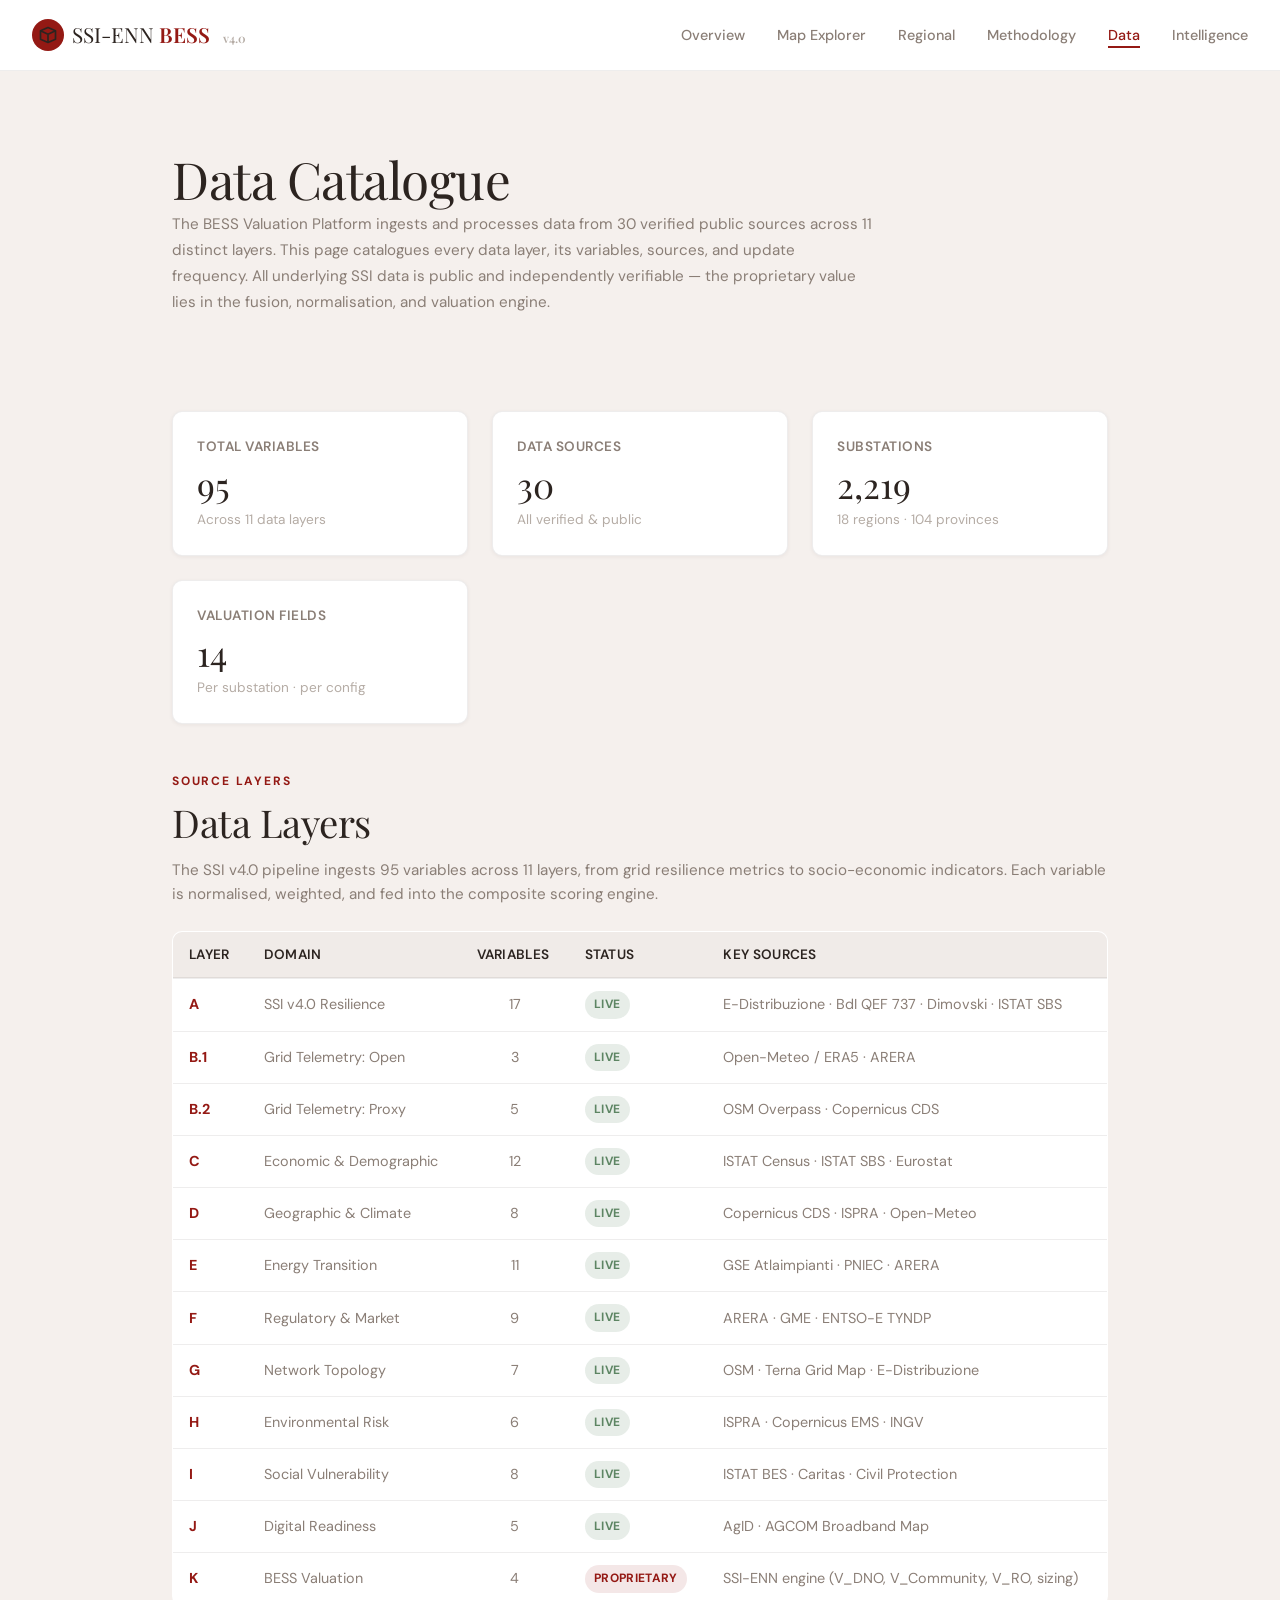
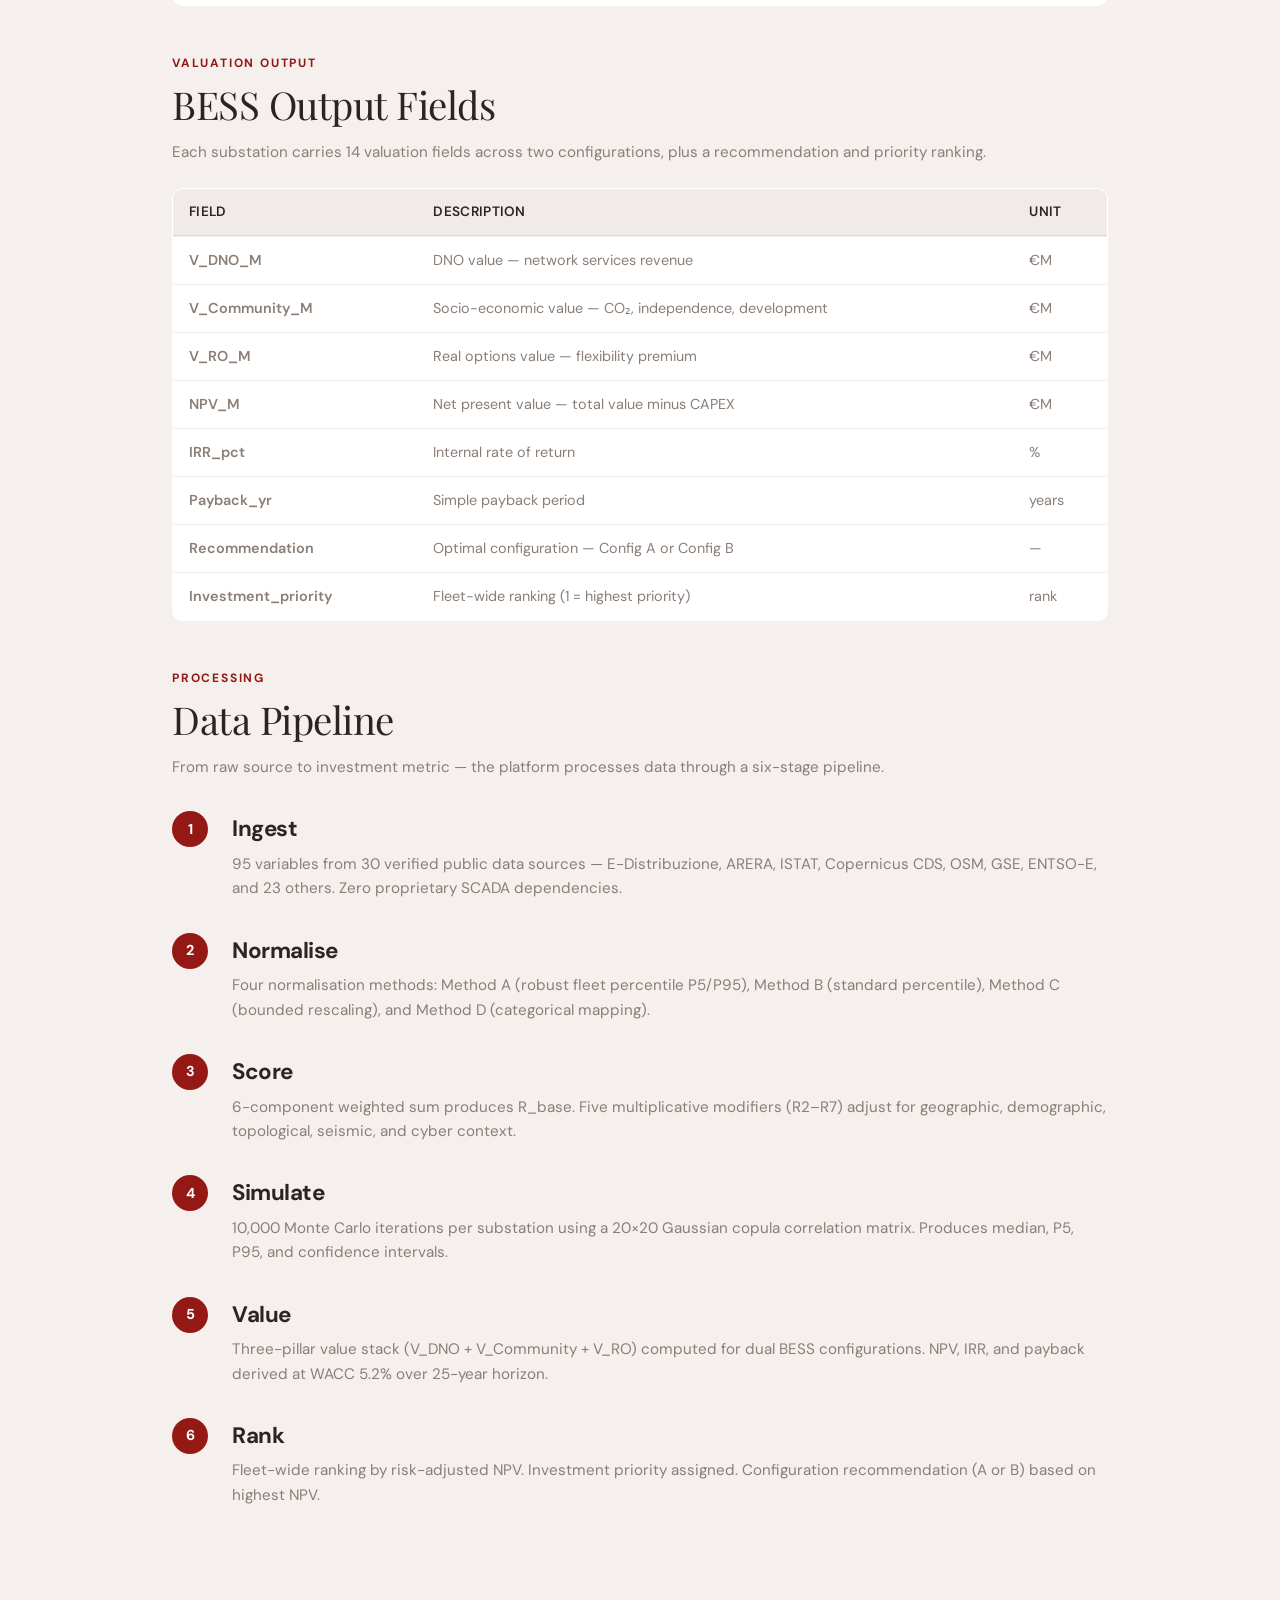
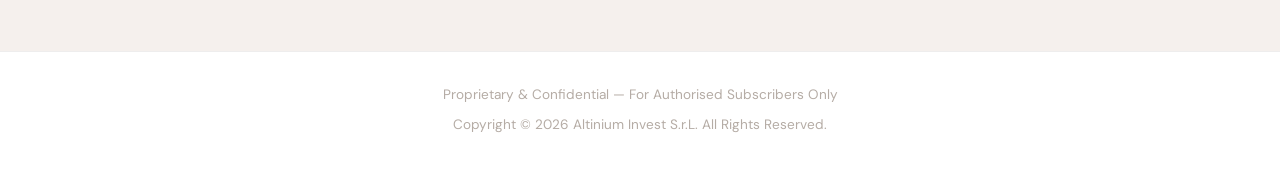
==== data.html @ d99ae35b "Initial BESS private site: 6 pages with Ikenga design system" ====
<!DOCTYPE html>
<html lang="en">
<head>
  <meta charset="UTF-8">
  <meta name="viewport" content="width=device-width, initial-scale=1.0">
  <title>SSI-ENN BESS — Data Catalogue</title>
  <link href="https://fonts.googleapis.com/css2?family=DM+Sans:wght@400;500;600;700&family=Playfair+Display:ital,wght@0,400;0,600;0,700;1,400&display=swap" rel="stylesheet">
  <link rel="stylesheet" href="style.css">
</head>
<body>
  <nav class="topnav"></nav>

  <div class="container container-narrow">
    <div class="hero-left">
      <h1>Data Catalogue</h1>
      <p class="hero-intro">
        The BESS Valuation Platform ingests and processes data from 30 verified public sources across 11 distinct layers. This page catalogues every data layer, its variables, sources, and update frequency. All underlying SSI data is public and independently verifiable — the proprietary value lies in the fusion, normalisation, and valuation engine.
      </p>
    </div>

    <!-- KPI Cards -->
    <div class="kpi-grid">
      <div class="kpi-card">
        <div class="kpi-label">Total Variables</div>
        <div class="kpi-value">95</div>
        <div class="kpi-unit">Across 11 data layers</div>
      </div>
      <div class="kpi-card">
        <div class="kpi-label">Data Sources</div>
        <div class="kpi-value">30</div>
        <div class="kpi-unit">All verified &amp; public</div>
      </div>
      <div class="kpi-card">
        <div class="kpi-label">Substations</div>
        <div class="kpi-value">2,219</div>
        <div class="kpi-unit">18 regions · 104 provinces</div>
      </div>
      <div class="kpi-card">
        <div class="kpi-label">Valuation Fields</div>
        <div class="kpi-value">14</div>
        <div class="kpi-unit">Per substation · per config</div>
      </div>
    </div>

    <!-- Data Layers -->
    <div class="methodology-section">
      <div class="section-label">Source Layers</div>
      <h2>Data Layers</h2>
      <p>The SSI v4.0 pipeline ingests 95 variables across 11 layers, from grid resilience metrics to socio-economic indicators. Each variable is normalised, weighted, and fed into the composite scoring engine.</p>

      <div class="table-wrapper">
        <table class="layer-table">
          <thead>
            <tr><th>Layer</th><th>Domain</th><th>Variables</th><th>Status</th><th>Key Sources</th></tr>
          </thead>
          <tbody>
            <tr><td>A</td><td>SSI v4.0 Resilience</td><td style="text-align:center;">17</td><td><span class="status-badge status-live">LIVE</span></td><td>E-Distribuzione · BdI QEF 737 · Dimovski · ISTAT SBS</td></tr>
            <tr><td>B.1</td><td>Grid Telemetry: Open</td><td style="text-align:center;">3</td><td><span class="status-badge status-live">LIVE</span></td><td>Open-Meteo / ERA5 · ARERA</td></tr>
            <tr><td>B.2</td><td>Grid Telemetry: Proxy</td><td style="text-align:center;">5</td><td><span class="status-badge status-live">LIVE</span></td><td>OSM Overpass · Copernicus CDS</td></tr>
            <tr><td>C</td><td>Economic &amp; Demographic</td><td style="text-align:center;">12</td><td><span class="status-badge status-live">LIVE</span></td><td>ISTAT Census · ISTAT SBS · Eurostat</td></tr>
            <tr><td>D</td><td>Geographic &amp; Climate</td><td style="text-align:center;">8</td><td><span class="status-badge status-live">LIVE</span></td><td>Copernicus CDS · ISPRA · Open-Meteo</td></tr>
            <tr><td>E</td><td>Energy Transition</td><td style="text-align:center;">11</td><td><span class="status-badge status-live">LIVE</span></td><td>GSE Atlaimpianti · PNIEC · ARERA</td></tr>
            <tr><td>F</td><td>Regulatory &amp; Market</td><td style="text-align:center;">9</td><td><span class="status-badge status-live">LIVE</span></td><td>ARERA · GME · ENTSO-E TYNDP</td></tr>
            <tr><td>G</td><td>Network Topology</td><td style="text-align:center;">7</td><td><span class="status-badge status-live">LIVE</span></td><td>OSM · Terna Grid Map · E-Distribuzione</td></tr>
            <tr><td>H</td><td>Environmental Risk</td><td style="text-align:center;">6</td><td><span class="status-badge status-live">LIVE</span></td><td>ISPRA · Copernicus EMS · INGV</td></tr>
            <tr><td>I</td><td>Social Vulnerability</td><td style="text-align:center;">8</td><td><span class="status-badge status-live">LIVE</span></td><td>ISTAT BES · Caritas · Civil Protection</td></tr>
            <tr><td>J</td><td>Digital Readiness</td><td style="text-align:center;">5</td><td><span class="status-badge status-live">LIVE</span></td><td>AgID · AGCOM Broadband Map</td></tr>
            <tr><td>K</td><td>BESS Valuation</td><td style="text-align:center;">4</td><td><span class="status-badge status-proprietary">PROPRIETARY</span></td><td>SSI-ENN engine (V_DNO, V_Community, V_RO, sizing)</td></tr>
          </tbody>
        </table>
      </div>
    </div>

    <!-- BESS Output Fields -->
    <div class="methodology-section">
      <div class="section-label">Valuation Output</div>
      <h2>BESS Output Fields</h2>
      <p>Each substation carries 14 valuation fields across two configurations, plus a recommendation and priority ranking.</p>

      <div class="table-wrapper">
        <table>
          <thead>
            <tr><th>Field</th><th>Description</th><th>Unit</th></tr>
          </thead>
          <tbody>
            <tr><td style="font-weight:600;">V_DNO_M</td><td>DNO value — network services revenue</td><td>€M</td></tr>
            <tr><td style="font-weight:600;">V_Community_M</td><td>Socio-economic value — CO₂, independence, development</td><td>€M</td></tr>
            <tr><td style="font-weight:600;">V_RO_M</td><td>Real options value — flexibility premium</td><td>€M</td></tr>
            <tr><td style="font-weight:600;">NPV_M</td><td>Net present value — total value minus CAPEX</td><td>€M</td></tr>
            <tr><td style="font-weight:600;">IRR_pct</td><td>Internal rate of return</td><td>%</td></tr>
            <tr><td style="font-weight:600;">Payback_yr</td><td>Simple payback period</td><td>years</td></tr>
            <tr><td style="font-weight:600;">Recommendation</td><td>Optimal configuration — Config A or Config B</td><td>—</td></tr>
            <tr><td style="font-weight:600;">Investment_priority</td><td>Fleet-wide ranking (1 = highest priority)</td><td>rank</td></tr>
          </tbody>
        </table>
      </div>
    </div>

    <!-- Data Pipeline -->
    <div class="methodology-section">
      <div class="section-label">Processing</div>
      <h2>Data Pipeline</h2>
      <p>From raw source to investment metric — the platform processes data through a six-stage pipeline.</p>

      <div class="pipeline-steps">
        <div class="pipeline-step">
          <div class="pipeline-step-num">1</div>
          <div class="pipeline-step-content">
            <h4>Ingest</h4>
            <p>95 variables from 30 verified public data sources — E-Distribuzione, ARERA, ISTAT, Copernicus CDS, OSM, GSE, ENTSO-E, and 23 others. Zero proprietary SCADA dependencies.</p>
          </div>
        </div>
        <div class="pipeline-step">
          <div class="pipeline-step-num">2</div>
          <div class="pipeline-step-content">
            <h4>Normalise</h4>
            <p>Four normalisation methods: Method A (robust fleet percentile P5/P95), Method B (standard percentile), Method C (bounded rescaling), and Method D (categorical mapping).</p>
          </div>
        </div>
        <div class="pipeline-step">
          <div class="pipeline-step-num">3</div>
          <div class="pipeline-step-content">
            <h4>Score</h4>
            <p>6-component weighted sum produces R_base. Five multiplicative modifiers (R2–R7) adjust for geographic, demographic, topological, seismic, and cyber context.</p>
          </div>
        </div>
        <div class="pipeline-step">
          <div class="pipeline-step-num">4</div>
          <div class="pipeline-step-content">
            <h4>Simulate</h4>
            <p>10,000 Monte Carlo iterations per substation using a 20×20 Gaussian copula correlation matrix. Produces median, P5, P95, and confidence intervals.</p>
          </div>
        </div>
        <div class="pipeline-step">
          <div class="pipeline-step-num">5</div>
          <div class="pipeline-step-content">
            <h4>Value</h4>
            <p>Three-pillar value stack (V_DNO + V_Community + V_RO) computed for dual BESS configurations. NPV, IRR, and payback derived at WACC 5.2% over 25-year horizon.</p>
          </div>
        </div>
        <div class="pipeline-step">
          <div class="pipeline-step-num">6</div>
          <div class="pipeline-step-content">
            <h4>Rank</h4>
            <p>Fleet-wide ranking by risk-adjusted NPV. Investment priority assigned. Configuration recommendation (A or B) based on highest NPV.</p>
          </div>
        </div>
      </div>
    </div>
  </div>

  <footer class="footer"></footer>
  <script src="nav.js"></script>
</body>
</html>
---- style.css ----
:root {
  --cream: #faf6f5;
  --cream-deep: #f0ebe8;
  --crimson: #941914;
  --terracotta: #aa4234;
  --sage: #5d8563;
  --bronze: #b8863a;
  --ink: #2c2420;
  --warm-grey: #8a7e76;
  --warm-grey-light: #b5aca5;
  --bg: #f5f0ed;
  --card-bg: #ffffff;
  --card-border: rgba(44,36,32,0.08);
  --card-shadow: 0 1px 4px rgba(44,36,32,0.06);
  --radius: 10px;
  --band-low: #5d8563;
  --band-low-bg: rgba(93,133,99,0.10);
  --band-medium: #b8863a;
  --band-medium-bg: rgba(184,134,58,0.10);
  --band-high: #aa4234;
  --band-high-bg: rgba(170,66,52,0.10);
  --band-critical: #941914;
  --band-critical-bg: rgba(148,25,20,0.10);
}

* {
  margin: 0;
  padding: 0;
  box-sizing: border-box;
}

html {
  scroll-behavior: smooth;
}

body {
  font-family: 'DM Sans', -apple-system, BlinkMacSystemFont, 'Segoe UI', sans-serif;
  background-color: var(--bg);
  color: var(--ink);
  line-height: 1.6;
}

/* Typography */
h1, h2, h3, h4, h5, h6 {
  font-family: 'Playfair Display', serif;
  font-weight: 400;
  letter-spacing: -0.5px;
  margin-bottom: 0.8rem;
}

h1 {
  font-size: 3.2rem;
  line-height: 1.1;
  color: var(--ink);
}

h2 {
  font-size: 2.4rem;
  line-height: 1.2;
  color: var(--ink);
}

h3 {
  font-size: 1.8rem;
  color: var(--ink);
}

h4 {
  font-size: 1.4rem;
  color: var(--ink);
}

h5 {
  font-size: 1.1rem;
  font-weight: 600;
  color: var(--ink);
}

h6 {
  font-size: 0.9rem;
  font-weight: 600;
  color: var(--warm-grey);
  text-transform: uppercase;
  letter-spacing: 0.5px;
}

p {
  margin-bottom: 1rem;
  color: var(--warm-grey);
  font-size: 0.95rem;
}

a {
  color: var(--crimson);
  text-decoration: none;
  transition: color 0.2s ease;
}

a:hover {
  color: var(--terracotta);
}

/* Navigation */
.topnav {
  background-color: var(--card-bg);
  border-bottom: 1px solid var(--card-border);
  padding: 0;
  position: sticky;
  top: 0;
  z-index: 100;
}

.topnav-content {
  max-width: 1400px;
  margin: 0 auto;
  padding: 0 2rem;
  display: flex;
  justify-content: space-between;
  align-items: center;
  height: 70px;
}

.topnav-brand {
  display: flex;
  align-items: center;
  gap: 0.5rem;
}

.topnav-brand-logo {
  width: 32px;
  height: 32px;
  background-color: var(--crimson);
  border-radius: 50%;
  display: flex;
  align-items: center;
  justify-content: center;
  color: var(--cream);
  font-weight: bold;
  font-size: 0.9rem;
}

.topnav-brand a {
  color: var(--ink);
  font-family: 'Playfair Display', serif;
  font-size: 1.3rem;
  font-weight: 400;
}

.topnav-brand a:hover {
  color: var(--crimson);
}

.topnav-version {
  font-size: 0.75rem;
  color: var(--warm-grey-light);
  font-weight: 600;
  margin-left: 0.5rem;
}

.topnav-menu {
  display: flex;
  list-style: none;
  gap: 2rem;
  align-items: center;
}

.topnav-menu a {
  font-size: 0.9rem;
  color: var(--warm-grey);
  font-weight: 500;
  transition: color 0.2s;
  border-bottom: 2px solid transparent;
  padding-bottom: 2px;
}

.topnav-menu a:hover,
.topnav-menu a.active {
  color: var(--crimson);
  border-bottom-color: var(--crimson);
}

/* Footer */
.footer {
  background-color: var(--card-bg);
  border-top: 1px solid var(--card-border);
  padding: 2rem;
  margin-top: 4rem;
  text-align: center;
}

.footer p {
  font-size: 0.85rem;
  color: var(--warm-grey-light);
  margin-bottom: 0.5rem;
}

/* Main Layout */
.container {
  max-width: 1400px;
  margin: 0 auto;
  padding: 2rem;
}

.container-narrow {
  max-width: 1000px;
}

/* Hero Section */
.hero {
  padding: 4rem 0 3rem;
  text-align: center;
}

.hero h1 {
  margin-bottom: 0.5rem;
}

.hero-subtitle {
  font-size: 1.2rem;
  color: var(--warm-grey);
  margin-bottom: 2rem;
}

/* Cards */
.card {
  background-color: var(--card-bg);
  border: 1px solid var(--card-border);
  border-radius: var(--radius);
  padding: 1.5rem;
  box-shadow: var(--card-shadow);
  transition: box-shadow 0.3s ease, border-color 0.3s ease;
}

.card:hover {
  border-color: rgba(44,36,32,0.12);
  box-shadow: 0 2px 8px rgba(44,36,32,0.08);
}

.card.card-highlight {
  border-color: var(--crimson);
  background: linear-gradient(135deg, var(--card-bg) 0%, rgba(148,25,20,0.02) 100%);
}

/* KPI Grid */
.kpi-grid {
  display: grid;
  grid-template-columns: repeat(auto-fit, minmax(250px, 1fr));
  gap: 1.5rem;
  margin: 3rem 0;
}

.kpi-card {
  background-color: var(--card-bg);
  border: 1px solid var(--card-border);
  border-radius: var(--radius);
  padding: 1.5rem;
  box-shadow: var(--card-shadow);
}

.kpi-label {
  font-size: 0.85rem;
  color: var(--warm-grey);
  font-weight: 600;
  text-transform: uppercase;
  letter-spacing: 0.5px;
  margin-bottom: 0.5rem;
}

.kpi-value {
  font-size: 2.2rem;
  font-family: 'Playfair Display', serif;
  color: var(--ink);
  line-height: 1.1;
  margin-bottom: 0.25rem;
}

.kpi-unit {
  font-size: 0.85rem;
  color: var(--warm-grey-light);
}

/* Band Chips */
.band-chip {
  display: inline-block;
  padding: 0.35rem 0.8rem;
  border-radius: 20px;
  font-size: 0.8rem;
  font-weight: 600;
  text-transform: uppercase;
  letter-spacing: 0.3px;
}

.band-low {
  background-color: var(--band-low-bg);
  color: var(--band-low);
}

.band-medium {
  background-color: var(--band-medium-bg);
  color: var(--band-medium);
}

.band-high {
  background-color: var(--band-high-bg);
  color: var(--band-high);
}

.band-critical {
  background-color: var(--band-critical-bg);
  color: var(--band-critical);
}

/* Band Distribution Bar */
.band-bar {
  display: flex;
  height: 24px;
  border-radius: 4px;
  overflow: hidden;
  gap: 0px;
  margin: 0.5rem 0;
}

.band-bar-segment {
  flex: 1;
  display: flex;
  align-items: center;
  justify-content: center;
  color: white;
  font-size: 0.7rem;
  font-weight: 600;
}

.band-bar-low {
  background-color: var(--band-low);
}

.band-bar-medium {
  background-color: var(--band-medium);
}

.band-bar-high {
  background-color: var(--band-high);
}

.band-bar-critical {
  background-color: var(--band-critical);
}

/* Tables */
.table-wrapper {
  overflow-x: auto;
  margin: 1.5rem 0;
}

table {
  width: 100%;
  border-collapse: collapse;
  background-color: var(--card-bg);
  border: 1px solid var(--card-border);
  border-radius: var(--radius);
  overflow: hidden;
}

thead {
  background-color: var(--cream-deep);
  border-bottom: 2px solid var(--card-border);
}

th {
  padding: 0.75rem 1rem;
  text-align: left;
  font-weight: 600;
  font-size: 0.85rem;
  color: var(--ink);
  text-transform: uppercase;
  letter-spacing: 0.3px;
}

td {
  padding: 0.75rem 1rem;
  font-size: 0.9rem;
  border-bottom: 1px solid var(--card-border);
  color: var(--warm-grey);
}

tr:last-child td {
  border-bottom: none;
}

tbody tr:hover {
  background-color: var(--cream);
}

/* Forms & Filters */
.filter-section {
  background-color: var(--card-bg);
  border: 1px solid var(--card-border);
  border-radius: var(--radius);
  padding: 1.5rem;
  margin-bottom: 2rem;
  display: grid;
  grid-template-columns: repeat(auto-fit, minmax(200px, 1fr));
  gap: 1.5rem;
}

.filter-group {
  display: flex;
  flex-direction: column;
  gap: 0.5rem;
}

.filter-group label {
  font-size: 0.85rem;
  font-weight: 600;
  color: var(--ink);
  text-transform: uppercase;
  letter-spacing: 0.3px;
}

select, input[type="text"], input[type="number"], input[type="range"] {
  padding: 0.6rem 0.8rem;
  border: 1px solid var(--card-border);
  border-radius: 6px;
  font-family: 'DM Sans', sans-serif;
  font-size: 0.9rem;
  color: var(--ink);
  background-color: var(--cream);
  transition: border-color 0.2s;
}

select:focus, input:focus {
  outline: none;
  border-color: var(--crimson);
  background-color: var(--card-bg);
}

input[type="checkbox"] {
  margin-right: 0.5rem;
  cursor: pointer;
}

.checkbox-group {
  display: flex;
  flex-direction: column;
  gap: 0.5rem;
}

.checkbox-item {
  display: flex;
  align-items: center;
  gap: 0.5rem;
  padding: 0.35rem 0;
}

/* Buttons */
.btn {
  display: inline-block;
  padding: 0.7rem 1.5rem;
  border-radius: 6px;
  border: 1px solid transparent;
  font-family: 'DM Sans', sans-serif;
  font-size: 0.9rem;
  font-weight: 600;
  cursor: pointer;
  transition: all 0.2s ease;
  text-decoration: none;
  text-align: center;
}

.btn-primary {
  background-color: var(--crimson);
  color: white;
}

.btn-primary:hover {
  background-color: var(--terracotta);
}

.btn-secondary {
  background-color: var(--cream-deep);
  color: var(--ink);
  border-color: var(--card-border);
}

.btn-secondary:hover {
  background-color: var(--cream);
}

/* Map Canvas */
.map-container {
  background-color: var(--card-bg);
  border: 1px solid var(--card-border);
  border-radius: var(--radius);
  overflow: hidden;
  margin: 2rem 0;
  position: relative;
}

#italy-map {
  display: block;
  width: 100%;
  height: 600px;
  background-color: var(--cream);
}

.map-legend {
  position: absolute;
  bottom: 1.5rem;
  right: 1.5rem;
  background-color: var(--card-bg);
  border: 1px solid var(--card-border);
  border-radius: var(--radius);
  padding: 1rem;
  box-shadow: 0 2px 8px rgba(44,36,32,0.12);
  font-size: 0.85rem;
  z-index: 10;
}

.legend-item {
  display: flex;
  align-items: center;
  gap: 0.6rem;
  margin-bottom: 0.6rem;
}

.legend-item:last-child {
  margin-bottom: 0;
}

.legend-dot {
  width: 12px;
  height: 12px;
  border-radius: 50%;
}

/* Popup */
.map-popup {
  position: absolute;
  background-color: var(--card-bg);
  border: 1px solid var(--card-border);
  border-radius: var(--radius);
  padding: 1.2rem;
  box-shadow: 0 4px 12px rgba(44,36,32,0.15);
  z-index: 20;
  max-width: 320px;
  font-size: 0.85rem;
}

.map-popup-close {
  position: absolute;
  top: 0.5rem;
  right: 0.5rem;
  width: 24px;
  height: 24px;
  background-color: var(--cream-deep);
  border: none;
  border-radius: 50%;
  cursor: pointer;
  font-size: 1rem;
  line-height: 1;
  color: var(--ink);
}

.map-popup-title {
  font-weight: 600;
  color: var(--ink);
  margin-bottom: 0.8rem;
  font-size: 0.95rem;
}

.map-popup-field {
  display: flex;
  justify-content: space-between;
  margin-bottom: 0.5rem;
}

.map-popup-label {
  color: var(--warm-grey-light);
  font-weight: 500;
}

.map-popup-value {
  color: var(--ink);
  font-weight: 600;
}

/* Regional Cards */
.region-cards {
  display: grid;
  grid-template-columns: repeat(auto-fill, minmax(300px, 1fr));
  gap: 1.5rem;
  margin: 2rem 0;
}

.region-card {
  background-color: var(--card-bg);
  border: 1px solid var(--card-border);
  border-radius: var(--radius);
  padding: 1.5rem;
  cursor: pointer;
  transition: all 0.3s ease;
}

.region-card:hover {
  border-color: var(--crimson);
  box-shadow: 0 4px 12px rgba(44,36,32,0.12);
}

.region-card.expanded {
  grid-column: 1 / -1;
}

.region-header {
  display: flex;
  justify-content: space-between;
  align-items: start;
  margin-bottom: 1rem;
}

.region-title {
  font-family: 'Playfair Display', serif;
  font-size: 1.6rem;
  margin-bottom: 0.5rem;
}

.region-toggle {
  background: none;
  border: none;
  cursor: pointer;
  font-size: 1.2rem;
  color: var(--warm-grey);
}

.region-stats {
  display: grid;
  grid-template-columns: repeat(2, 1fr);
  gap: 1rem;
  margin-bottom: 1rem;
}

.region-stat {
  font-size: 0.85rem;
}

.region-stat-label {
  color: var(--warm-grey-light);
  text-transform: uppercase;
  letter-spacing: 0.3px;
  font-weight: 600;
  margin-bottom: 0.3rem;
}

.region-stat-value {
  font-size: 1.3rem;
  color: var(--ink);
  font-family: 'Playfair Display', serif;
}

.region-expanded-content {
  display: none;
  margin-top: 1.5rem;
  padding-top: 1.5rem;
  border-top: 1px solid var(--card-border);
}

.region-card.expanded .region-expanded-content {
  display: block;
}

/* Methodology */
.methodology-section {
  margin-bottom: 3rem;
}

.methodology-intro {
  background-color: var(--cream-deep);
  border-left: 4px solid var(--crimson);
  padding: 1.5rem;
  border-radius: 4px;
  margin-bottom: 2rem;
}

.formula-block {
  background-color: var(--cream);
  padding: 1.5rem;
  border-radius: var(--radius);
  border: 1px solid var(--card-border);
  margin: 1.5rem 0;
  font-family: 'Courier New', monospace;
  overflow-x: auto;
}

.weights-grid {
  display: grid;
  grid-template-columns: repeat(auto-fit, minmax(150px, 1fr));
  gap: 1rem;
  margin: 1.5rem 0;
}

.weight-card {
  background-color: var(--card-bg);
  border: 1px solid var(--card-border);
  border-radius: var(--radius);
  padding: 1rem;
  text-align: center;
}

.weight-symbol {
  font-size: 1.4rem;
  font-weight: 600;
  color: var(--crimson);
  font-family: 'Playfair Display', serif;
  margin-bottom: 0.3rem;
}

.weight-label {
  font-size: 0.85rem;
  color: var(--warm-grey);
  margin-bottom: 0.3rem;
}

.weight-percent {
  font-size: 1.5rem;
  color: var(--ink);
  font-weight: 600;
}

/* Responsive */
@media (max-width: 1024px) {
  h1 {
    font-size: 2.4rem;
  }

  h2 {
    font-size: 1.8rem;
  }

  .kpi-grid {
    grid-template-columns: repeat(auto-fit, minmax(200px, 1fr));
  }

  .topnav-menu {
    gap: 1rem;
  }

  .topnav-menu a {
    font-size: 0.85rem;
  }

  .region-cards {
    grid-template-columns: repeat(auto-fill, minmax(250px, 1fr));
  }

  #italy-map {
    height: 400px;
  }
}

@media (max-width: 768px) {
  .container {
    padding: 1.5rem;
  }

  h1 {
    font-size: 2rem;
  }

  h2 {
    font-size: 1.4rem;
  }

  h3 {
    font-size: 1.2rem;
  }

  .topnav-content {
    padding: 0 1rem;
    flex-wrap: wrap;
    height: auto;
    min-height: 60px;
  }

  .topnav-menu {
    gap: 0.8rem;
    order: 3;
    width: 100%;
    padding-top: 0.5rem;
    border-top: 1px solid var(--card-border);
  }

  .kpi-grid {
    grid-template-columns: repeat(auto-fit, minmax(150px, 1fr));
    gap: 1rem;
  }

  .kpi-value {
    font-size: 1.6rem;
  }

  .kpi-card {
    padding: 1rem;
  }

  .filter-section {
    grid-template-columns: 1fr;
    gap: 1rem;
  }

  table {
    font-size: 0.8rem;
  }

  th, td {
    padding: 0.5rem 0.75rem;
  }

  .region-cards {
    grid-template-columns: 1fr;
  }

  .region-header {
    flex-direction: column;
  }

  .region-toggle {
    align-self: flex-end;
    margin-top: 0.5rem;
  }

  #italy-map {
    height: 300px;
  }

  .map-legend {
    bottom: 1rem;
    right: 1rem;
  }

  .hero h1 {
    font-size: 1.6rem;
  }

  .hero-subtitle {
    font-size: 1rem;
  }
}

@media (max-width: 480px) {
  .container {
    padding: 1rem;
  }

  h1 {
    font-size: 1.4rem;
  }

  h2 {
    font-size: 1.1rem;
  }

  .topnav-brand a {
    font-size: 1rem;
  }

  .topnav-version {
    display: none;
  }

  .kpi-grid {
    grid-template-columns: 1fr;
  }

  .kpi-value {
    font-size: 1.4rem;
  }

  .region-stats {
    grid-template-columns: 1fr;
  }

  .weights-grid {
    grid-template-columns: 1fr;
  }
}

/* Brand suffix styling */
.brand-suffix {
  color: var(--crimson);
  font-weight: 600;
}

/* Highlight cards (left-bordered) */
.highlight-card {
  background-color: var(--cream-deep);
  border-left: 4px solid var(--crimson);
  padding: 1.5rem 2rem;
  border-radius: 0 var(--radius) var(--radius) 0;
  margin-bottom: 2rem;
}

.highlight-card h3 {
  color: var(--crimson);
  font-size: 1.3rem;
  margin-bottom: 0.75rem;
}

.highlight-card p {
  color: var(--ink);
  margin-bottom: 0;
}

/* Two-column layout */
.two-col {
  display: grid;
  grid-template-columns: 1fr 1fr;
  gap: 2rem;
  margin: 2rem 0;
}

@media (max-width: 768px) {
  .two-col {
    grid-template-columns: 1fr;
  }
}

/* Section labels (like public site) */
.section-label {
  font-family: 'DM Sans', sans-serif;
  font-size: 0.75rem;
  font-weight: 700;
  letter-spacing: 0.15em;
  text-transform: uppercase;
  color: var(--crimson);
  margin-bottom: 0.5rem;
}

/* Intelligence page */
.explorer-search {
  background-color: var(--card-bg);
  border: 1px solid var(--card-border);
  border-radius: var(--radius);
  padding: 1.5rem;
  margin-bottom: 2rem;
}

.explorer-search input {
  width: 100%;
  padding: 0.8rem 1rem;
  border: 2px solid var(--card-border);
  border-radius: var(--radius);
  font-family: 'DM Sans', sans-serif;
  font-size: 1rem;
  color: var(--ink);
  background-color: var(--cream);
  transition: border-color 0.2s;
}

.explorer-search input:focus {
  outline: none;
  border-color: var(--crimson);
  background-color: var(--card-bg);
}

.explorer-search .search-results {
  max-height: 300px;
  overflow-y: auto;
  margin-top: 0.5rem;
  border: 1px solid var(--card-border);
  border-radius: var(--radius);
  display: none;
}

.explorer-search .search-results.active {
  display: block;
}

.search-result-item {
  padding: 0.75rem 1rem;
  cursor: pointer;
  border-bottom: 1px solid var(--card-border);
  transition: background-color 0.15s;
}

.search-result-item:hover {
  background-color: var(--cream);
}

.search-result-item:last-child {
  border-bottom: none;
}

.search-result-name {
  font-weight: 600;
  color: var(--ink);
}

.search-result-meta {
  font-size: 0.8rem;
  color: var(--warm-grey);
}

/* Value stack profile */
.profile-header {
  background-color: var(--card-bg);
  border: 1px solid var(--card-border);
  border-radius: var(--radius);
  padding: 2rem;
  margin-bottom: 2rem;
}

.profile-title {
  font-family: 'Playfair Display', serif;
  font-size: 1.8rem;
  margin-bottom: 0.3rem;
}

.profile-subtitle {
  color: var(--warm-grey);
  font-size: 0.95rem;
  margin-bottom: 1.5rem;
}

.profile-metrics {
  display: grid;
  grid-template-columns: repeat(4, 1fr);
  gap: 1.5rem;
}

@media (max-width: 768px) {
  .profile-metrics {
    grid-template-columns: repeat(2, 1fr);
  }
}

.profile-metric-label {
  font-size: 0.75rem;
  text-transform: uppercase;
  letter-spacing: 0.5px;
  color: var(--warm-grey);
  font-weight: 600;
}

.profile-metric-value {
  font-family: 'Playfair Display', serif;
  font-size: 1.8rem;
  color: var(--ink);
}

.profile-metric-unit {
  font-size: 0.8rem;
  color: var(--warm-grey-light);
}

/* Waterfall chart */
.waterfall-container {
  background-color: var(--card-bg);
  border: 1px solid var(--card-border);
  border-radius: var(--radius);
  padding: 2rem;
  margin-bottom: 2rem;
}

.waterfall-chart {
  display: flex;
  align-items: flex-end;
  justify-content: center;
  gap: 0.5rem;
  height: 280px;
  padding: 1rem 0;
}

.waterfall-bar-group {
  display: flex;
  flex-direction: column;
  align-items: center;
  flex: 1;
  max-width: 100px;
}

.waterfall-bar {
  width: 60%;
  border-radius: 4px 4px 0 0;
  min-height: 4px;
  transition: height 0.5s ease;
}

.waterfall-bar-label {
  font-size: 0.7rem;
  color: var(--warm-grey);
  margin-top: 0.5rem;
  text-align: center;
  font-weight: 600;
  text-transform: uppercase;
  letter-spacing: 0.3px;
}

.waterfall-bar-value {
  font-size: 0.85rem;
  color: var(--ink);
  font-weight: 600;
  margin-top: 0.3rem;
}

/* Config comparison */
.config-compare {
  display: grid;
  grid-template-columns: 1fr 1fr;
  gap: 2rem;
  margin-bottom: 2rem;
}

@media (max-width: 768px) {
  .config-compare {
    grid-template-columns: 1fr;
  }
}

.config-card {
  background-color: var(--card-bg);
  border: 1px solid var(--card-border);
  border-radius: var(--radius);
  padding: 1.5rem;
}

.config-card.recommended {
  border-color: var(--sage);
  background: linear-gradient(135deg, var(--card-bg) 0%, rgba(93,133,99,0.03) 100%);
}

.config-badge {
  display: inline-block;
  font-size: 0.75rem;
  font-weight: 700;
  text-transform: uppercase;
  letter-spacing: 0.5px;
  padding: 0.3rem 0.8rem;
  border-radius: 20px;
  margin-bottom: 1rem;
}

.config-badge-a {
  background-color: rgba(184,134,58,0.15);
  color: var(--bronze);
}

.config-badge-b {
  background-color: rgba(93,133,99,0.15);
  color: var(--sage);
}

.config-row {
  display: flex;
  justify-content: space-between;
  padding: 0.5rem 0;
  border-bottom: 1px solid var(--card-border);
}

.config-row:last-child {
  border-bottom: none;
}

.config-row-label {
  color: var(--warm-grey);
  font-size: 0.9rem;
}

.config-row-value {
  color: var(--ink);
  font-weight: 600;
  font-size: 0.9rem;
}

.config-row.highlight {
  background-color: var(--cream);
  margin: 0 -1.5rem;
  padding: 0.5rem 1.5rem;
}

.config-row.highlight .config-row-value {
  font-size: 1.1rem;
  color: var(--crimson);
}

/* Recommendation badge */
.recommendation-badge {
  display: inline-flex;
  align-items: center;
  gap: 0.5rem;
  padding: 0.6rem 1.2rem;
  border-radius: var(--radius);
  font-weight: 600;
  font-size: 0.95rem;
  margin: 1rem 0;
}

.recommendation-badge.config-a {
  background-color: rgba(184,134,58,0.12);
  color: var(--bronze);
}

.recommendation-badge.config-b {
  background-color: rgba(93,133,99,0.12);
  color: var(--sage);
}

/* Radar chart container */
.radar-container {
  background-color: var(--card-bg);
  border: 1px solid var(--card-border);
  border-radius: var(--radius);
  padding: 2rem;
  margin-bottom: 2rem;
  text-align: center;
}

.radar-canvas {
  max-width: 350px;
  max-height: 350px;
  margin: 0 auto;
}

/* Narrative block */
.narrative-block {
  background-color: var(--cream-deep);
  border-left: 4px solid var(--bronze);
  padding: 1.5rem 2rem;
  border-radius: 0 var(--radius) var(--radius) 0;
  margin: 2rem 0;
}

.narrative-block p {
  color: var(--ink);
  font-size: 0.95rem;
  line-height: 1.7;
  margin-bottom: 0;
}

/* Spotlight section */
.spotlight-section {
  margin-top: 4rem;
  padding-top: 3rem;
  border-top: 2px solid var(--card-border);
}

/* Data catalogue */
.layer-table td:first-child {
  font-weight: 700;
  color: var(--crimson);
}

.status-badge {
  display: inline-block;
  padding: 0.25rem 0.6rem;
  border-radius: 20px;
  font-size: 0.75rem;
  font-weight: 700;
  text-transform: uppercase;
  letter-spacing: 0.3px;
}

.status-live {
  background-color: rgba(93,133,99,0.15);
  color: var(--sage);
}

.status-proprietary {
  background-color: rgba(148,25,20,0.10);
  color: var(--crimson);
}

/* Empty state */
.empty-state {
  text-align: center;
  padding: 4rem 2rem;
  color: var(--warm-grey);
}

.empty-state h3 {
  color: var(--warm-grey);
  margin-bottom: 0.5rem;
}

/* Pipeline steps */
.pipeline-steps {
  margin: 2rem 0;
}

.pipeline-step {
  display: flex;
  gap: 1.5rem;
  margin-bottom: 2rem;
  align-items: flex-start;
}

.pipeline-step-num {
  width: 36px;
  height: 36px;
  min-width: 36px;
  border-radius: 50%;
  background-color: var(--crimson);
  color: white;
  display: flex;
  align-items: center;
  justify-content: center;
  font-weight: 700;
  font-size: 0.9rem;
}

.pipeline-step-content h4 {
  margin-bottom: 0.3rem;
  font-family: 'DM Sans', sans-serif;
  font-weight: 700;
}

.pipeline-step-content p {
  margin-bottom: 0;
}

/* Modifier table in intelligence */
.modifier-grid {
  display: grid;
  grid-template-columns: repeat(auto-fit, minmax(180px, 1fr));
  gap: 1rem;
  margin: 1.5rem 0;
}

.modifier-item {
  background-color: var(--card-bg);
  border: 1px solid var(--card-border);
  border-radius: var(--radius);
  padding: 1rem;
  text-align: center;
}

.modifier-name {
  font-size: 0.75rem;
  text-transform: uppercase;
  letter-spacing: 0.5px;
  color: var(--warm-grey);
  font-weight: 600;
  margin-bottom: 0.3rem;
}

.modifier-value {
  font-family: 'Playfair Display', serif;
  font-size: 1.4rem;
  color: var(--ink);
}

.modifier-direction {
  font-size: 0.8rem;
  font-weight: 600;
}

.modifier-direction.amplifies {
  color: var(--terracotta);
}

.modifier-direction.attenuates {
  color: var(--sage);
}

/* Hero alignment left like public site */
.hero-left {
  text-align: left;
  padding: 3rem 0 2rem;
}

.hero-left h1 {
  margin-bottom: 0.3rem;
}

.hero-left .hero-subtitle {
  color: var(--crimson);
  font-family: 'Playfair Display', serif;
  font-style: italic;
  font-size: 1.15rem;
  margin-bottom: 1rem;
}

.hero-left .hero-intro {
  max-width: 700px;
  font-size: 0.95rem;
  color: var(--warm-grey);
  line-height: 1.7;
}
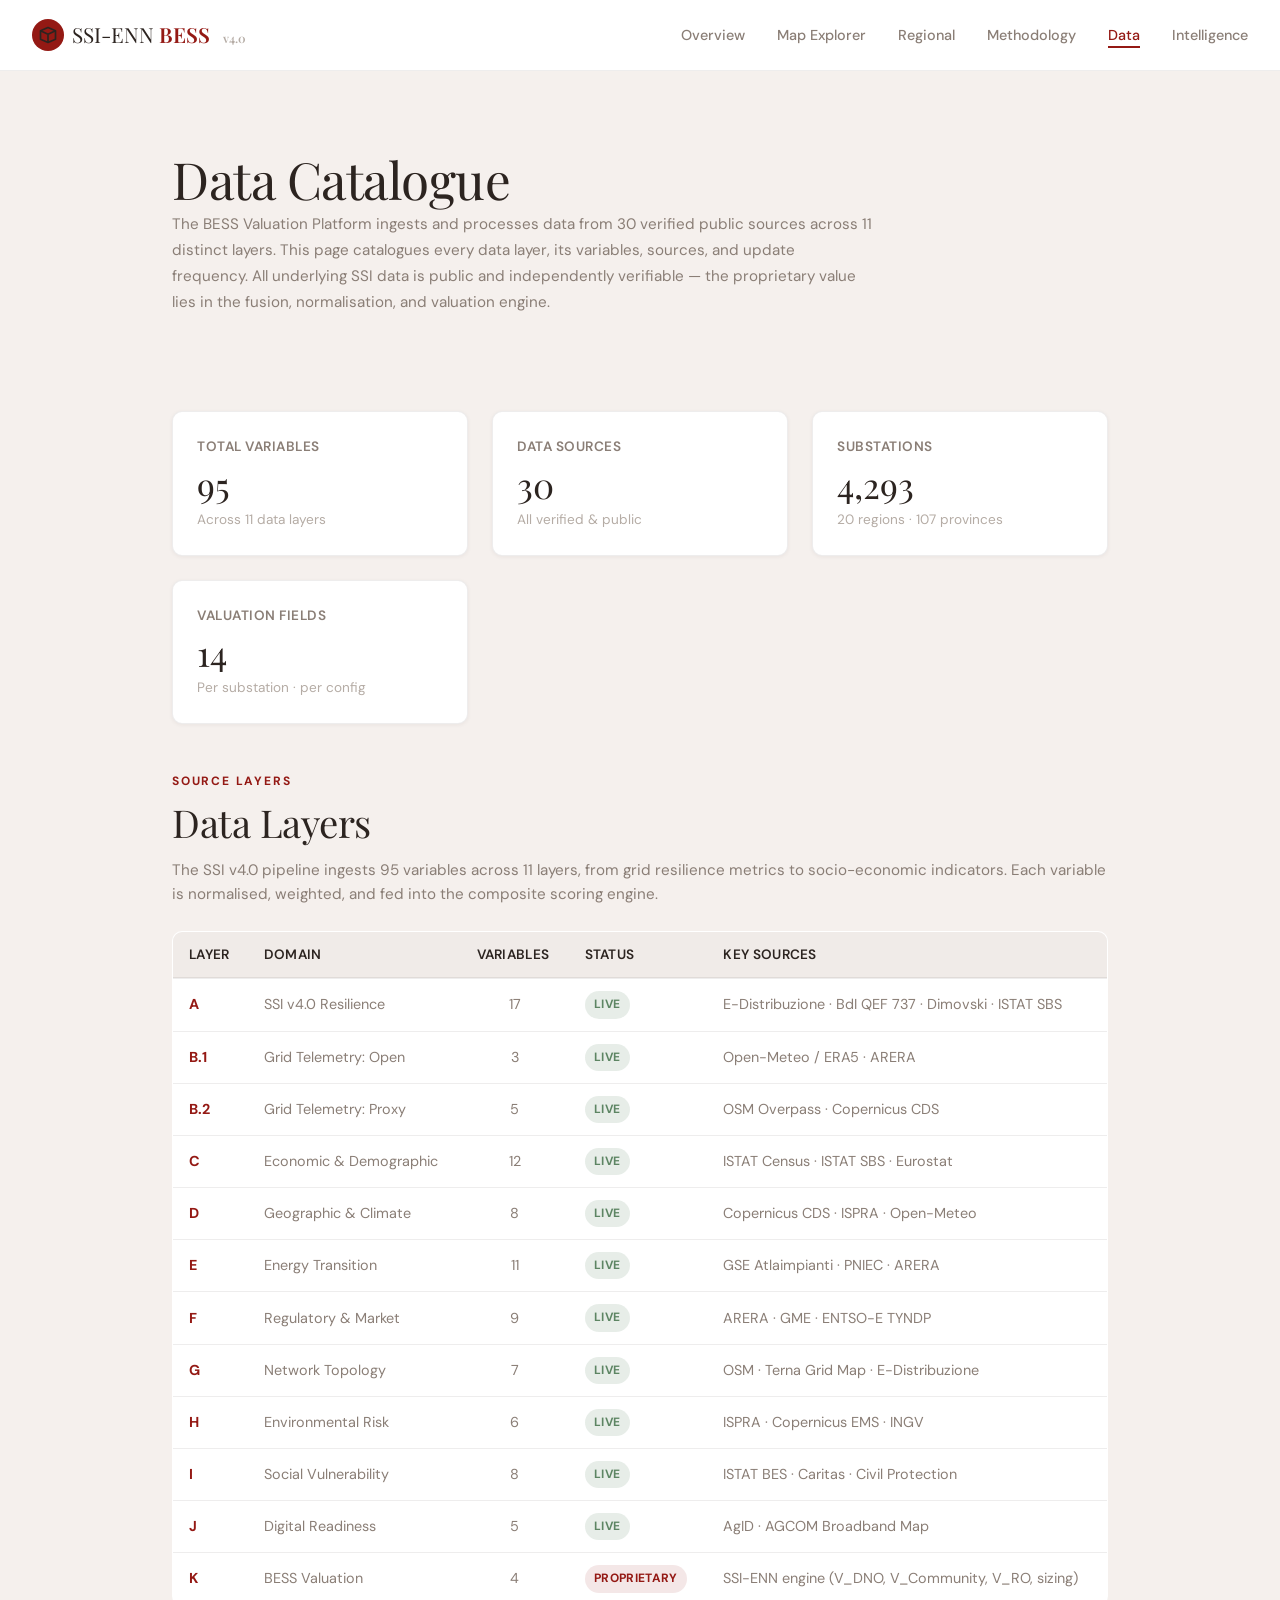
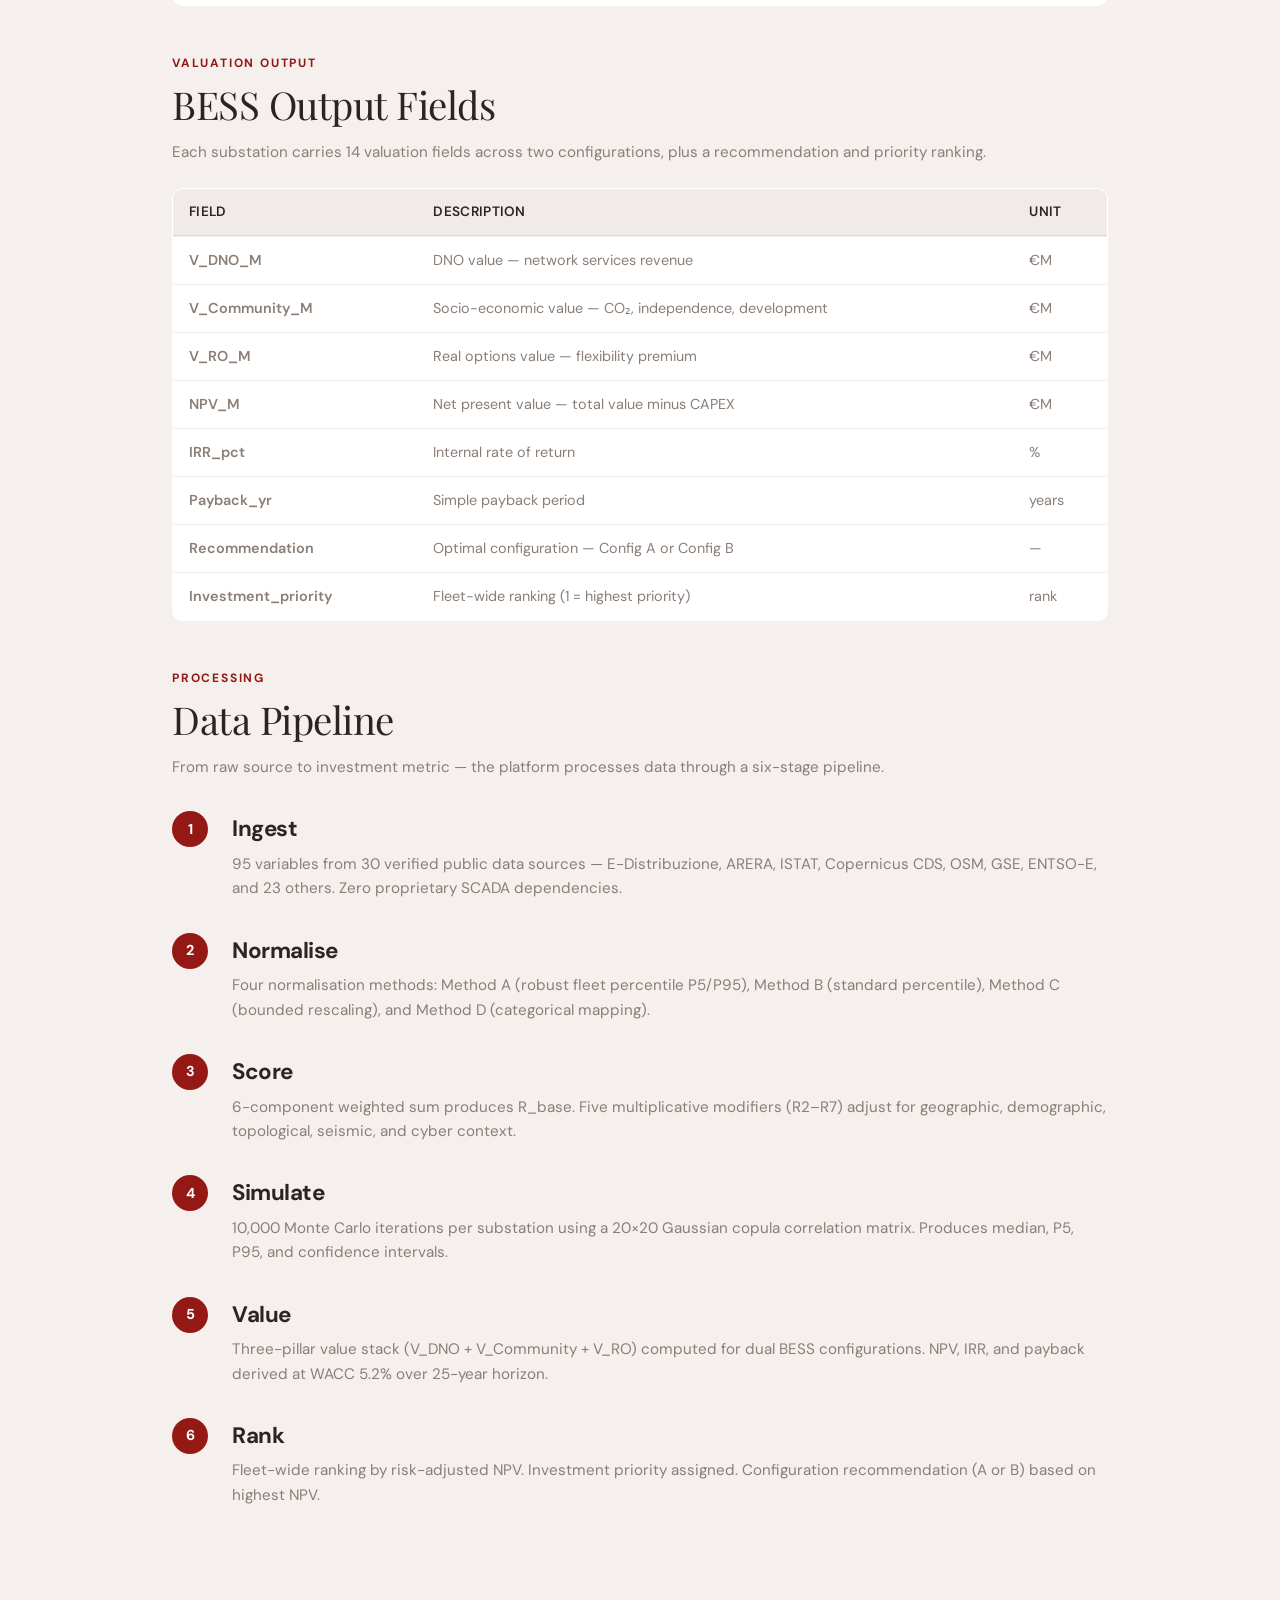
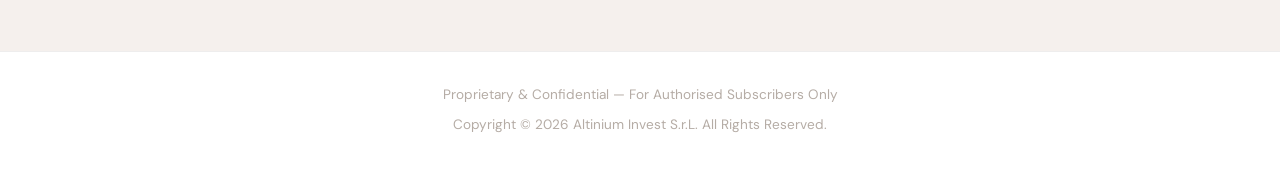
==== commit 8687864a: "Update hardcoded substation count to 4,293 (20 regions, 107 provinces)" ====
--- a/data.html
+++ b/data.html
@@ -5,7 +5,7 @@
   <meta name="viewport" content="width=device-width, initial-scale=1.0">
   <title>SSI-ENN BESS — Data Catalogue</title>
   <link href="https://fonts.googleapis.com/css2?family=DM+Sans:wght@400;500;600;700&family=Playfair+Display:ital,wght@0,400;0,600;0,700;1,400&display=swap" rel="stylesheet">
-  <link rel="stylesheet" href="style.css">
+  <link rel="stylesheet" href="style.css?v=3">
 </head>
 <body>
   <nav class="topnav"></nav>
@@ -32,8 +32,8 @@
       </div>
       <div class="kpi-card">
         <div class="kpi-label">Substations</div>
-        <div class="kpi-value">2,219</div>
-        <div class="kpi-unit">18 regions · 104 provinces</div>
+        <div class="kpi-value">4,293</div>
+        <div class="kpi-unit">20 regions · 107 provinces</div>
       </div>
       <div class="kpi-card">
         <div class="kpi-label">Valuation Fields</div>
@@ -150,6 +150,6 @@
   </div>
 
   <footer class="footer"></footer>
-  <script src="nav.js"></script>
+  <script src="nav.js?v=3"></script>
 </body>
 </html>
--- a/style.css
+++ b/style.css
@@ -486,51 +486,448 @@
   background-color: var(--cream);
 }
 
+/* ========== Filter Bar (horizontal, matching public SSI) ========== */
+.filter-bar {
+  background-color: var(--card-bg);
+  border: 1px solid var(--card-border);
+  border-radius: var(--radius);
+  padding: 1rem 1.5rem;
+  margin-bottom: 1.5rem;
+  display: flex;
+  align-items: center;
+  gap: 1.5rem;
+  flex-wrap: wrap;
+}
+
+.filter-bar-item {
+  display: flex;
+  align-items: center;
+  gap: 0.5rem;
+}
+
+.filter-bar-label {
+  font-size: 0.75rem;
+  font-weight: 700;
+  letter-spacing: 0.1em;
+  text-transform: uppercase;
+  color: var(--warm-grey);
+  white-space: nowrap;
+}
+
+.filter-bar select {
+  padding: 0.5rem 0.7rem;
+  border: 1px solid var(--card-border);
+  border-radius: 6px;
+  font-family: 'DM Sans', sans-serif;
+  font-size: 0.9rem;
+  color: var(--ink);
+  background-color: var(--cream);
+  cursor: pointer;
+}
+
+.filter-bar-search {
+  margin-left: auto;
+}
+
+.filter-bar-search input {
+  padding: 0.5rem 0.8rem;
+  border: 1px solid var(--card-border);
+  border-radius: 6px;
+  font-family: 'DM Sans', sans-serif;
+  font-size: 0.9rem;
+  color: var(--ink);
+  background-color: var(--cream);
+  width: 200px;
+}
+
+.filter-bar-search input:focus {
+  outline: none;
+  border-color: var(--crimson);
+  background-color: var(--card-bg);
+}
+
+/* ========== Map Layout (two-column: map + detail panel) ========== */
+.map-layout {
+  display: flex;
+  gap: 0;
+  margin-bottom: 2rem;
+}
+
+.map-card {
+  flex: 1;
+  min-width: 0;
+  padding: 0;
+  overflow: hidden;
+}
+
+.map-card:hover {
+  border-color: rgba(44,36,32,0.08);
+  box-shadow: var(--card-shadow);
+}
+
 /* Map Canvas */
 .map-container {
-  background-color: var(--card-bg);
-  border: 1px solid var(--card-border);
-  border-radius: var(--radius);
-  overflow: hidden;
-  margin: 2rem 0;
   position: relative;
+  width: 100%;
+  height: 620px;
 }
 
 #italy-map {
   display: block;
   width: 100%;
-  height: 600px;
+  height: 100%;
   background-color: var(--cream);
 }
 
+/* Stats overlay (top-center of map) */
+.map-stats {
+  position: absolute;
+  top: 1rem;
+  left: 50%;
+  transform: translateX(-50%);
+  background-color: rgba(255,255,255,0.92);
+  border: 1px solid var(--card-border);
+  border-radius: 6px;
+  padding: 0.5rem 1.2rem;
+  font-size: 0.85rem;
+  color: var(--warm-grey);
+  z-index: 10;
+  white-space: nowrap;
+  box-shadow: 0 1px 4px rgba(44,36,32,0.08);
+}
+
+.map-stats strong {
+  color: var(--ink);
+}
+
+/* Legend (bottom-left of map) */
 .map-legend {
   position: absolute;
   bottom: 1.5rem;
-  right: 1.5rem;
-  background-color: var(--card-bg);
+  left: 1.5rem;
+  background-color: rgba(255,255,255,0.95);
   border: 1px solid var(--card-border);
   border-radius: var(--radius);
-  padding: 1rem;
+  padding: 1rem 1.2rem;
   box-shadow: 0 2px 8px rgba(44,36,32,0.12);
   font-size: 0.85rem;
   z-index: 10;
 }
 
+.legend-title {
+  font-size: 0.75rem;
+  font-weight: 700;
+  letter-spacing: 0.1em;
+  text-transform: uppercase;
+  color: var(--warm-grey);
+  margin-bottom: 0.6rem;
+}
+
 .legend-item {
   display: flex;
   align-items: center;
   gap: 0.6rem;
-  margin-bottom: 0.6rem;
-}
-
-.legend-item:last-child {
+  margin-bottom: 0.5rem;
+  font-size: 0.82rem;
+  color: var(--ink);
+}
+
+.legend-item:last-of-type {
   margin-bottom: 0;
 }
 
 .legend-dot {
-  width: 12px;
-  height: 12px;
+  width: 10px;
+  height: 10px;
   border-radius: 50%;
+  flex-shrink: 0;
+}
+
+.legend-hint {
+  margin-top: 0.8rem;
+  padding-top: 0.6rem;
+  border-top: 1px solid var(--card-border);
+  font-size: 0.72rem;
+  color: var(--warm-grey-light);
+  line-height: 1.5;
+}
+
+/* Zoom controls (bottom-center) */
+.map-zoom {
+  position: absolute;
+  bottom: 1.5rem;
+  left: 50%;
+  transform: translateX(-50%);
+  display: flex;
+  gap: 2px;
+  background-color: var(--card-bg);
+  border: 1px solid var(--card-border);
+  border-radius: 6px;
+  overflow: hidden;
+  box-shadow: 0 1px 4px rgba(44,36,32,0.08);
+  z-index: 10;
+}
+
+.map-zoom button {
+  width: 36px;
+  height: 36px;
+  border: none;
+  background: var(--card-bg);
+  cursor: pointer;
+  font-size: 1.1rem;
+  color: var(--warm-grey);
+  transition: background-color 0.15s, color 0.15s;
+  display: flex;
+  align-items: center;
+  justify-content: center;
+}
+
+.map-zoom button:hover {
+  background-color: var(--cream-deep);
+  color: var(--ink);
+}
+
+/* ========== Detail Panel (right side) ========== */
+.detail-scroll {
+  width: 360px;
+  min-width: 360px;
+  max-height: 620px;
+  overflow-y: auto;
+  background-color: var(--card-bg);
+  border: 1px solid var(--card-border);
+  border-left: none;
+  border-radius: 0 var(--radius) var(--radius) 0;
+}
+
+.map-card {
+  border-radius: var(--radius) 0 0 var(--radius);
+}
+
+/* Placeholder state */
+.detail-placeholder {
+  display: flex;
+  flex-direction: column;
+  align-items: center;
+  justify-content: center;
+  height: 100%;
+  padding: 3rem 2rem;
+  text-align: center;
+}
+
+.detail-placeholder-icon {
+  font-size: 2.5rem;
+  margin-bottom: 1rem;
+  opacity: 0.4;
+}
+
+.detail-placeholder-title {
+  font-family: 'Playfair Display', serif;
+  font-size: 1.3rem;
+  color: var(--ink);
+  margin-bottom: 0.5rem;
+}
+
+.detail-placeholder-text {
+  font-size: 0.85rem;
+  color: var(--warm-grey);
+  max-width: 240px;
+  line-height: 1.6;
+}
+
+/* Detail content sections */
+.detail-section {
+  padding: 1.2rem 1.5rem;
+  border-bottom: 1px solid var(--card-border);
+}
+
+.detail-section:last-child {
+  border-bottom: none;
+}
+
+.detail-section-label {
+  font-size: 0.72rem;
+  font-weight: 700;
+  letter-spacing: 0.12em;
+  text-transform: uppercase;
+  color: var(--warm-grey);
+  margin-bottom: 0.8rem;
+}
+
+.detail-sub-name {
+  font-family: 'Playfair Display', serif;
+  font-size: 1.3rem;
+  margin-bottom: 0.2rem;
+}
+
+.detail-sub-meta {
+  font-size: 0.82rem;
+  color: var(--warm-grey);
+  margin-bottom: 1rem;
+}
+
+.detail-score-row {
+  display: flex;
+  align-items: center;
+  gap: 1rem;
+  margin-bottom: 1rem;
+}
+
+.detail-score-big {
+  font-family: 'Playfair Display', serif;
+  font-size: 2.8rem;
+  font-weight: 400;
+  line-height: 1;
+}
+
+.detail-band-badge {
+  display: inline-flex;
+  align-items: center;
+  gap: 0.3rem;
+  padding: 0.3rem 0.7rem;
+  border-radius: 20px;
+  font-size: 0.8rem;
+  font-weight: 600;
+}
+
+/* Confidence interval bar */
+.detail-ci {
+  margin-bottom: 0.5rem;
+}
+
+.detail-ci-label {
+  font-size: 0.75rem;
+  color: var(--warm-grey);
+  margin-bottom: 0.3rem;
+}
+
+.detail-ci-bar {
+  position: relative;
+  height: 8px;
+  background: var(--cream-deep);
+  border-radius: 4px;
+  margin-bottom: 0.3rem;
+}
+
+.detail-ci-track {
+  position: absolute;
+  top: 0;
+  left: 0;
+  right: 0;
+  bottom: 0;
+  background: var(--cream-deep);
+  border-radius: 4px;
+}
+
+.detail-ci-range {
+  position: absolute;
+  top: 0;
+  bottom: 0;
+  border-radius: 4px;
+  opacity: 0.6;
+}
+
+.detail-ci-labels {
+  display: flex;
+  justify-content: space-between;
+  font-size: 0.72rem;
+  color: var(--warm-grey-light);
+}
+
+/* Component bars */
+.detail-comp-header {
+  display: flex;
+  justify-content: space-between;
+  font-size: 0.68rem;
+  color: var(--warm-grey-light);
+  margin-bottom: 0.5rem;
+}
+
+.detail-comp-row {
+  display: flex;
+  align-items: center;
+  gap: 0.5rem;
+  margin-bottom: 0.4rem;
+}
+
+.detail-comp-label {
+  font-size: 0.78rem;
+  color: var(--ink);
+  font-weight: 500;
+  width: 100px;
+  flex-shrink: 0;
+}
+
+.detail-comp-bar-bg {
+  flex: 1;
+  height: 6px;
+  background: var(--cream-deep);
+  border-radius: 3px;
+  overflow: hidden;
+}
+
+.detail-comp-bar {
+  height: 100%;
+  border-radius: 3px;
+  transition: width 0.4s ease;
+}
+
+.detail-comp-value {
+  font-size: 0.75rem;
+  color: var(--warm-grey);
+  font-weight: 600;
+  width: 55px;
+  text-align: right;
+  flex-shrink: 0;
+}
+
+/* Modifier rows */
+.detail-modifier-row {
+  display: flex;
+  justify-content: space-between;
+  padding: 0.35rem 0;
+  font-size: 0.82rem;
+  border-bottom: 1px solid var(--card-border);
+}
+
+.detail-modifier-row:last-child {
+  border-bottom: none;
+}
+
+.modifier-high {
+  color: var(--crimson);
+  font-weight: 600;
+}
+
+/* BESS valuation grid */
+.detail-bess-grid {
+  display: grid;
+  grid-template-columns: 1fr 1fr;
+  gap: 0.5rem 1rem;
+}
+
+.detail-bess-item {
+  display: flex;
+  justify-content: space-between;
+  padding: 0.3rem 0;
+  font-size: 0.82rem;
+}
+
+.detail-bess-label {
+  color: var(--warm-grey);
+}
+
+.detail-bess-value {
+  color: var(--ink);
+  font-weight: 500;
+}
+
+.detail-recommendation {
+  margin-top: 0.8rem;
+  padding-top: 0.6rem;
+  border-top: 1px solid var(--card-border);
+  font-size: 0.8rem;
+  color: var(--warm-grey);
+  font-style: italic;
 }
 
 /* Popup */
@@ -751,8 +1148,16 @@
     grid-template-columns: repeat(auto-fill, minmax(250px, 1fr));
   }
 
+  .map-container {
+    height: 500px;
+  }
+
+  .detail-scroll {
+    max-height: 500px;
+  }
+
   #italy-map {
-    height: 400px;
+    height: 500px;
   }
 }
 
@@ -827,13 +1232,53 @@
     margin-top: 0.5rem;
   }
 
+  .map-layout {
+    flex-direction: column;
+  }
+
+  .detail-scroll {
+    width: 100%;
+    min-width: 100%;
+    max-height: 400px;
+    border-left: 1px solid var(--card-border);
+    border-top: none;
+    border-radius: 0 0 var(--radius) var(--radius);
+  }
+
+  .map-card {
+    border-radius: var(--radius) var(--radius) 0 0;
+  }
+
+  .map-container {
+    height: 350px;
+  }
+
   #italy-map {
-    height: 300px;
+    height: 350px;
   }
 
   .map-legend {
     bottom: 1rem;
-    right: 1rem;
+    left: 1rem;
+  }
+
+  .filter-bar {
+    flex-direction: column;
+    align-items: stretch;
+    gap: 0.8rem;
+  }
+
+  .filter-bar-item {
+    flex-direction: column;
+    gap: 0.3rem;
+  }
+
+  .filter-bar-search {
+    margin-left: 0;
+  }
+
+  .filter-bar-search input {
+    width: 100%;
   }
 
   .hero h1 {
